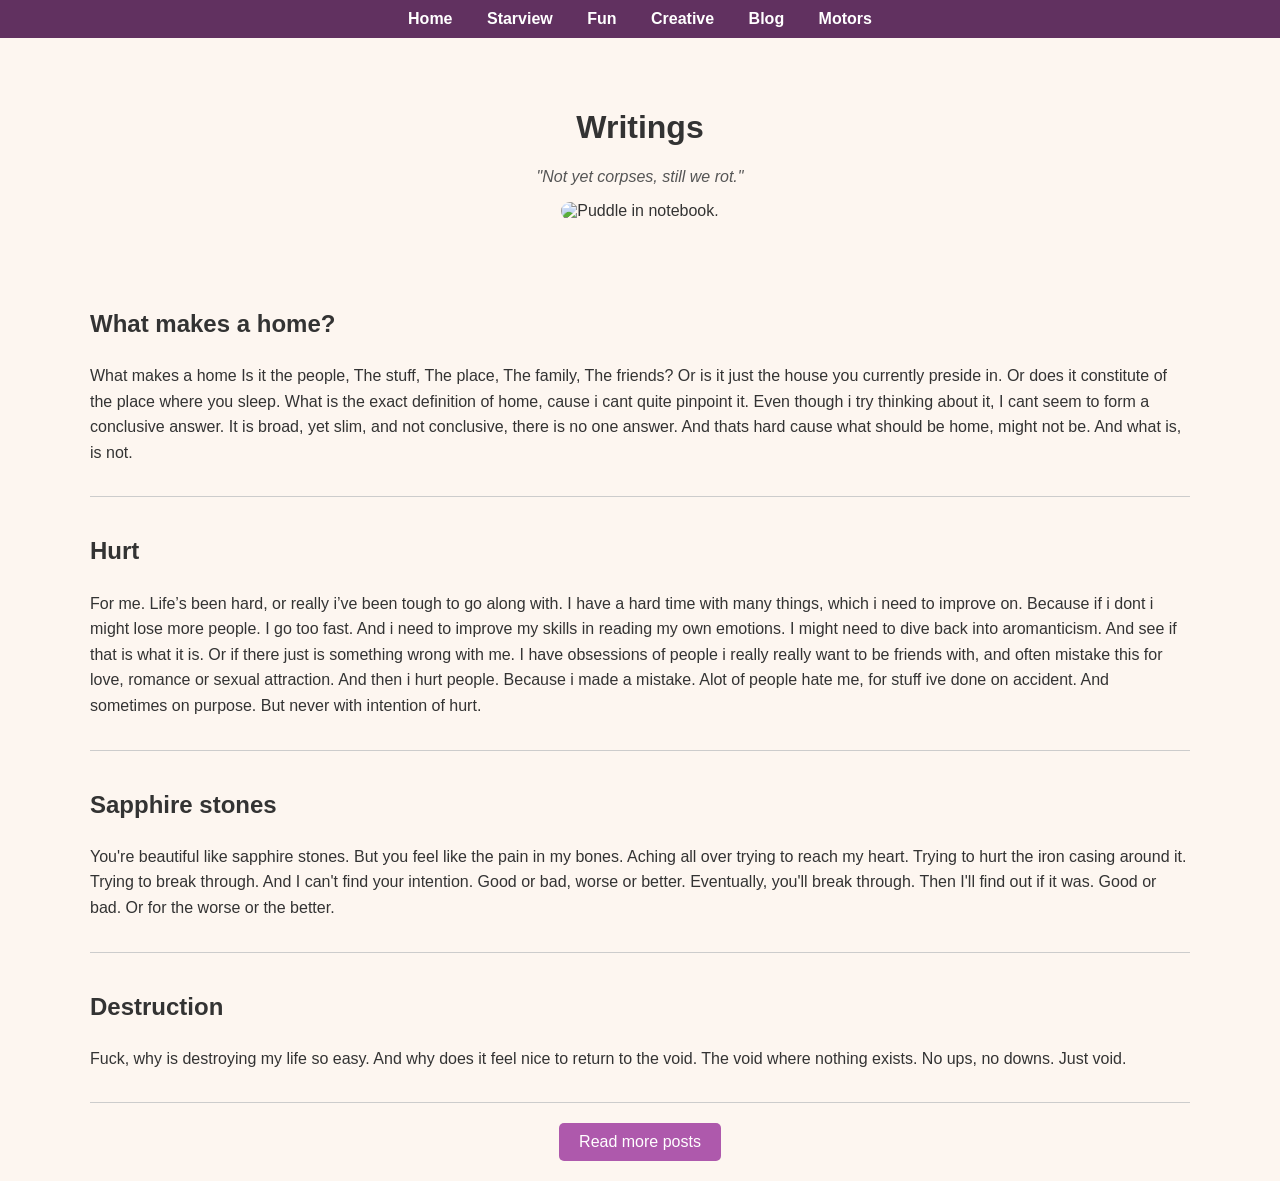
==== avatar.html @ 1f4bf2a1 "Add files via upload" ====
<!DOCTYPE html>
<html lang="en">
<head>
    <meta charset="UTF-8">
    <meta name="viewport" content="width=device-width, initial-scale=1.0">
    <meta name="description" content="Art3mis - Portfolio, creative showcase, and personal space of Asher Zuurendonk.">
    <title>Art3mis</title>
    <style>
        body {
            font-family: Arial, sans-serif;
            margin: 0;
            padding: 0;
            background-color: #fdf6f0;
            color: #333;
        }
        nav {
            background-color: #613160;
            padding: 10px;
            text-align: center;
        }
        nav ul {
            list-style: none;
            margin: 0;
            padding: 0;
        }
        nav ul li {
            display: inline;
            margin: 0 15px;
        }
        nav ul li a {
            text-decoration: none;
            color: white;
            font-weight: bold;
        }
        nav ul li a:hover {
            text-decoration: underline;
        }
        header {
            text-align: center;
            padding: 50px 20px;
        }
        header img {
            max-width: 100%;
            height: 500px;
            border-radius: 10px;
        }
        .tagline {
            font-style: italic;
            color: #555;
            margin-top: 10px;
        }
        section#about {
            padding: 20px;
            max-width: 700px;
            margin: auto;
        }
        section#about a {
            color: #c19a6b;
            font-weight: bold;
            text-decoration: none;
        }
        section#about a:hover {
            text-decoration: underline;
        }
    </style>
</head>
<body>

    <!-- Navigation -->
    <nav>
        <ul>
            <li><a href="index.html">Home</a></li>
            <li><a href="rp1.html">Starview</a></li>
            <li><a href="pinterest.html">Fun</a></li>
            <li><a href="sharkies.html">Creative</a></li>
            <li><a href="avatar.html">Blog</a></li>
            <li><a href="motors.html">Motors</a></li>
        </ul>
    </nav>
        <!-- Hero Section -->
    <header>
        <h1>Writings</h1>
        <p class="tagline">"Not yet corpses, still we rot."</p>
        <img src="img/notes.jpg" alt="Puddle in notebook.">
    </header>
</body>
</html>

<!DOCTYPE html>
<html lang="en">
<head>
<meta charset="UTF-8">
<meta name="viewport" content="width=device-width, initial-scale=1.0">
<style>
    #posts {
  max-width: 1100px; /* limits the width */
  margin: 0 auto;   /* centers the section */
  padding: 0 20px;  /* optional padding for smaller screens */
}

#posts article {
  border-bottom: 1px solid #ccc;
  padding: 15px 0;
  line-height: 1.6;  /* improves readability */
}

  article {
    border-bottom: 1px solid #ccc;
    padding: 15px 0;
  }
  #readMoreBtn {
    display: block;
    margin: 20px auto;
    background-color: #ae59ac;
    color: white;
    border: none;
    padding: 10px 20px;
    font-size: 16px;
    cursor: pointer;
    border-radius: 5px;
  }
  #readMoreBtn:hover {
    background-color: #874686;
  }
</style>
</head>
<body>

<section id="posts">
  <!-- First 4 posts visible initially -->
  <article> <h2>What makes a home?</h2> <p>What makes a home

Is it the people,
The stuff, 
The place,
The family,
The friends?

Or is it just the house you currently preside in.
Or does it constitute of the place where you sleep.

What is the exact definition of home,
cause i cant quite pinpoint it.
Even though i try thinking about it,
I cant seem to form a conclusive answer.

It is broad, yet slim, and not conclusive, there is no one answer. 

And thats hard cause what should be home, might not be.
And what is, is not.
</p> </article>
  <article> <h2>Hurt</h2> <p>For me.

Life’s been hard, or really i’ve been tough to go along with.

I have a hard time with many things, which i need to improve on. Because if i dont i might lose more people.

I go too fast. And i need to improve my skills in reading my own emotions.

I might need to dive back into aromanticism. And see if that is what it is. Or if there just is something wrong with me.

I have obsessions of people i really really want to be friends with, and often mistake this for love, romance or sexual attraction.

And then i hurt people. Because i made a mistake. 

Alot of people hate me, for stuff ive done on accident. And sometimes on purpose. But never with intention of hurt. 
</p> </article>
  <article> <h2>Sapphire stones</h2> <p>You're beautiful like sapphire stones.
But you feel like the pain in my bones.
Aching all over trying to reach my heart. 

Trying to hurt the iron casing around it.
Trying to break through.
And I can't find your intention.
Good or bad, worse or better.


Eventually, you'll break through.
Then I'll find out if it was.
Good or bad.
Or for the worse or the better.
</p> </article>
  <article> <h2>Destruction</h2> <p>Fuck, why is destroying my life so easy.
And why does it feel nice to return to the void.
The void where nothing exists.
No ups, no downs.
Just void.
</p> </article>

  <!-- Hidden posts initially -->
  <article class="hidden"> <h2>Smile</h2> <p>You make me smile.
I laugh at your texts.
Youre so nice.
Even when I am trauma-dumping.
You asked me if I was alright and then moved on.
And I like that.
Cause I never asked for anything other than human decency.

And I love and adore you for that.

And I wish I didn't love you for real. Wish I just thought of you as a fling. Because I know that you'd never love me the same.
</p> </article>
  <article class="hidden"> <h2>Moments</h2> <p>What is future.
Where does it begin and where does it end.

What is present.
Where does it begin and where does it end.

What is past.
Where does it begin and where does it end.
</p> </article>
  <article class="hidden"> <h2>Yearning</h2> <p>Yearning for the past I cry out, but is it the past I need? 
I doubt it because, in the past, I felt the same.
However, what I seem to yearn for may not even exist.
It seems to stay just a fingertip away from my grasp, but I never come closer.

Maybe it is the careless moments when nothing matters.
Where consequences don't belong, and cannot survive.
But that is not the past, that is a moment.

Is it just nostalgia, that can't be it doesn't give this gripping feeling to the heart.
It doesn't suffocate, it may yearn but it is not aggressive.
It soothes more so.
</p> </article>
  <article class="hidden"> <h2>Searching</h2> <p>And while I search for the answer to my problems.
Where do I find it?
Where do I look?

Do I keep trying?
Do I keep crying?
Will I find what is missing?

Or do I give up?
Do I wait for tomorrow?
And forget all my doubts and problems.

– – –

Or do I stop existing.
Not in a dying way.
But in a trying way.
</p> </article>
</section>

<button id="readMoreBtn">Read more posts</button>

<script>
  const btn = document.getElementById('readMoreBtn');
  const hiddenPosts = document.querySelectorAll('#posts .hidden');
  let postsToShow = 4; // number of posts to reveal per click
  let currentIndex = 0;

  btn.addEventListener('click', () => {
    for(let i = currentIndex; i < currentIndex + postsToShow && i < hiddenPosts.length; i++) {
      hiddenPosts[i].classList.remove('hidden');
    }
    currentIndex += postsToShow;
    if(currentIndex >= hiddenPosts.length) {
      btn.style.display = 'none'; // hide button if all posts shown
    }
  });
</script>

<style>
.hidden {
  display: none;
}
</style>

</body>
</html>
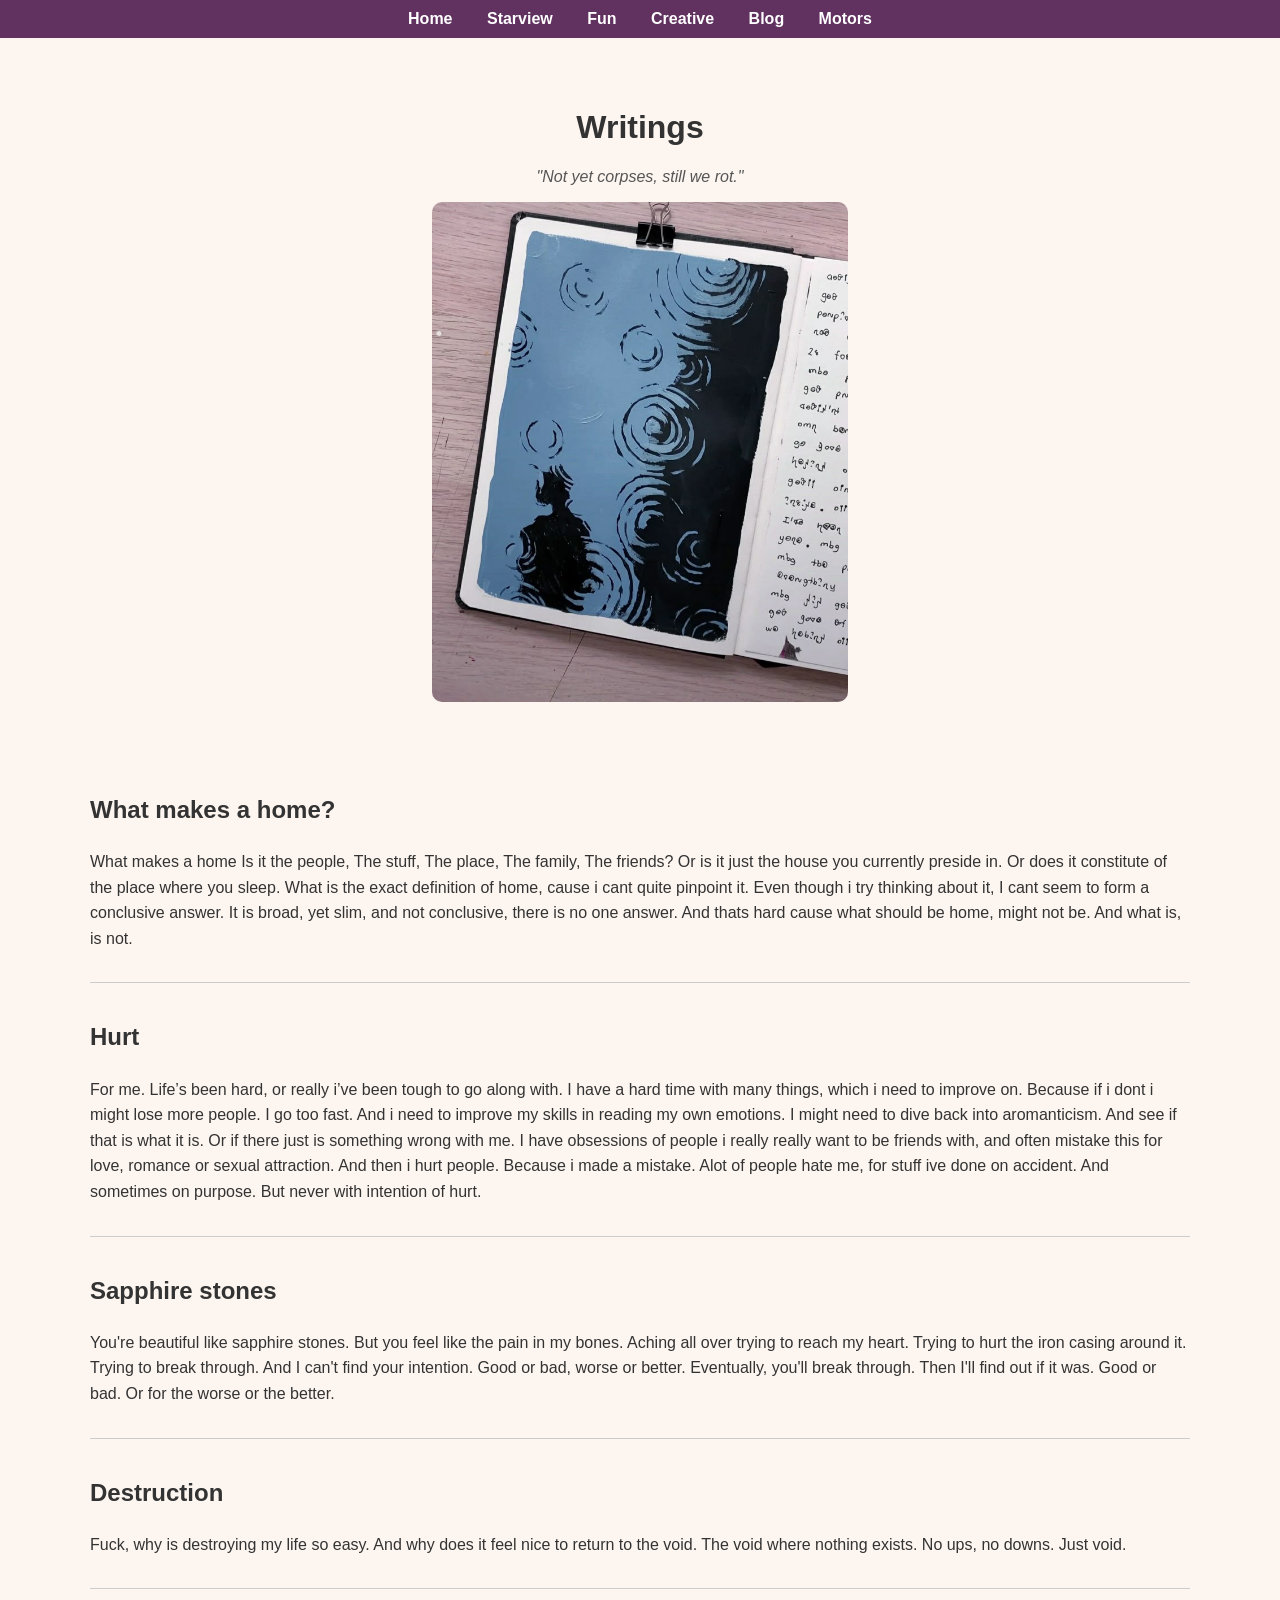
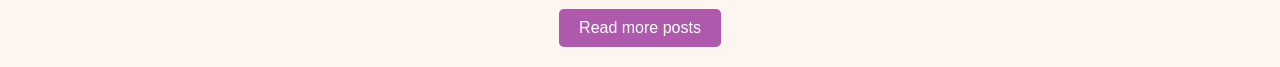
==== commit 6cfeaa6f: "Update avatar.html" ====
--- a/avatar.html
+++ b/avatar.html
@@ -81,7 +81,7 @@
     <header>
         <h1>Writings</h1>
         <p class="tagline">"Not yet corpses, still we rot."</p>
-        <img src="img/notes.jpg" alt="Puddle in notebook.">
+        <img src="notes.jpg" alt="Puddle in notebook.">
     </header>
 </body>
 </html>
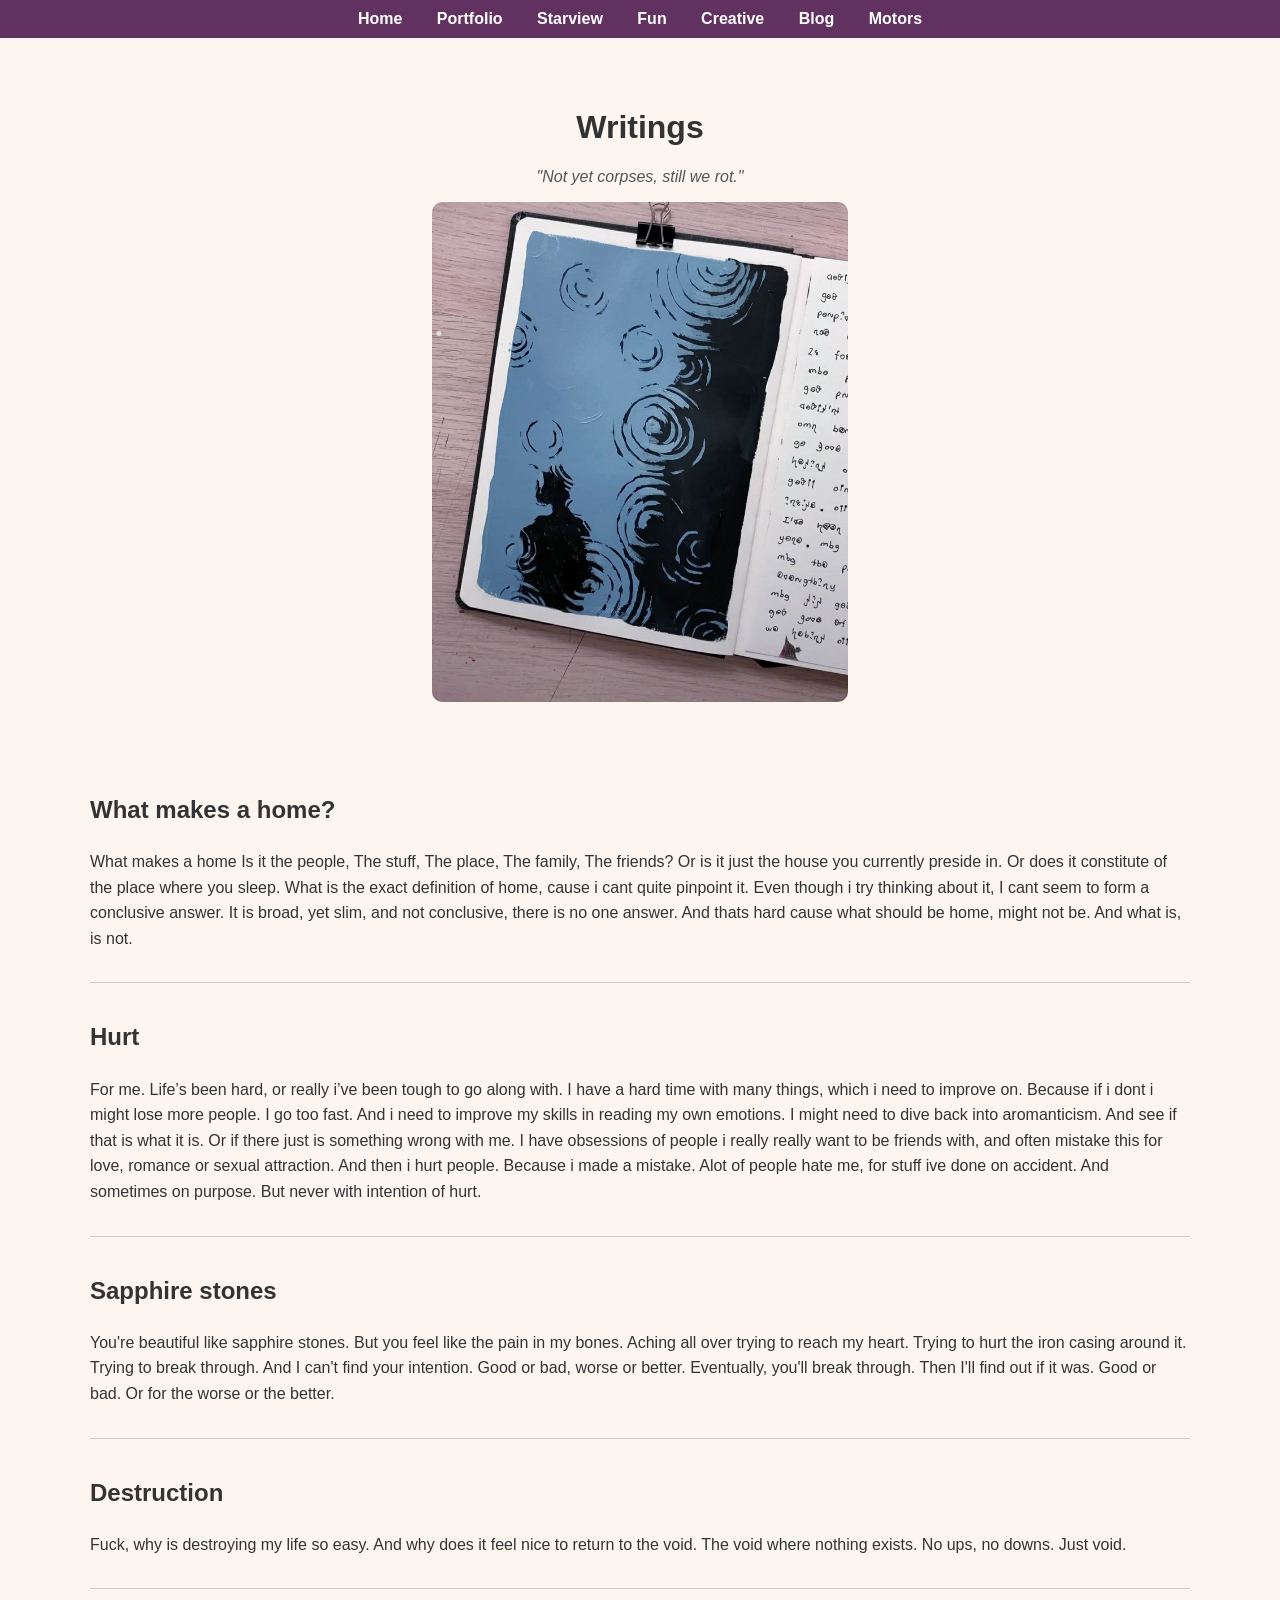
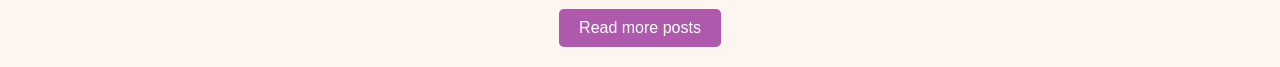
==== commit 7272d4f3: "Update avatar.html navbar update" ====
--- a/avatar.html
+++ b/avatar.html
@@ -70,6 +70,7 @@
     <nav>
         <ul>
             <li><a href="index.html">Home</a></li>
+            <li><a href="portfolio.html">Portfolio</a></li>
             <li><a href="rp1.html">Starview</a></li>
             <li><a href="pinterest.html">Fun</a></li>
             <li><a href="sharkies.html">Creative</a></li>
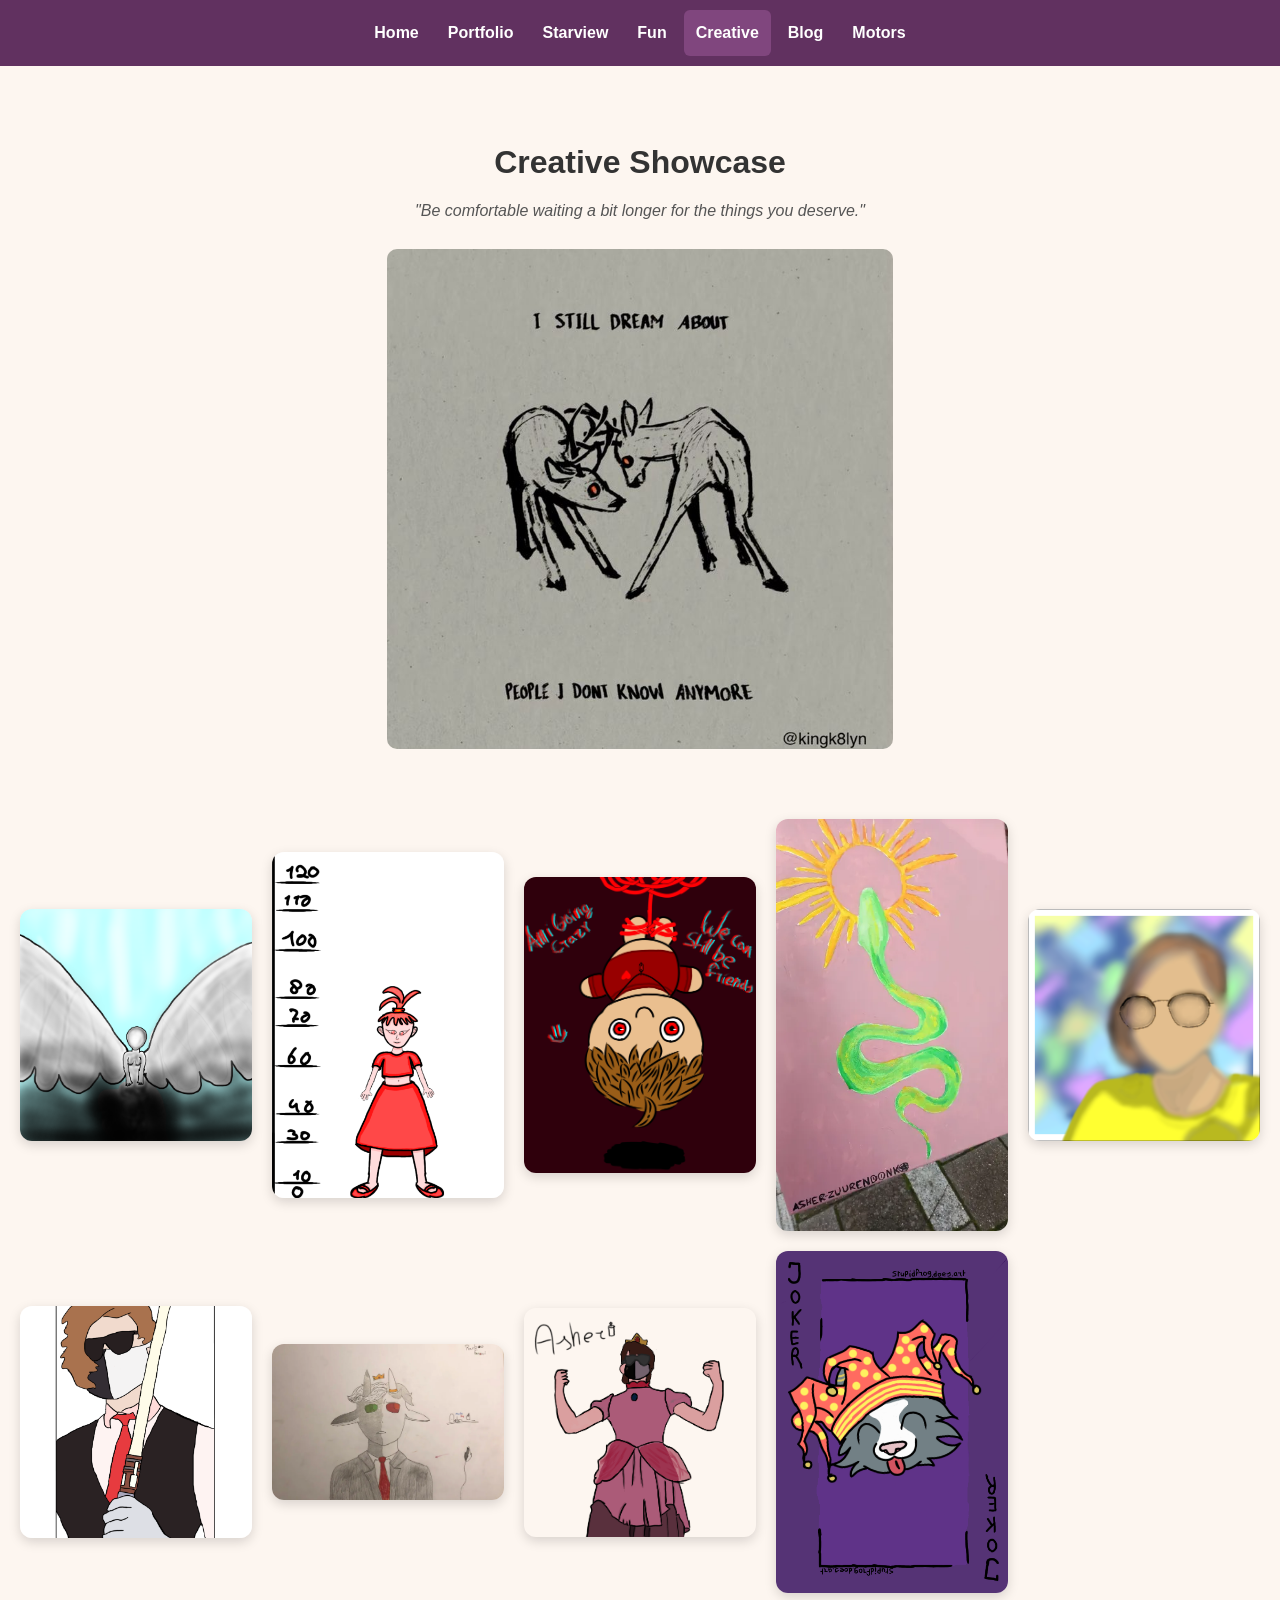
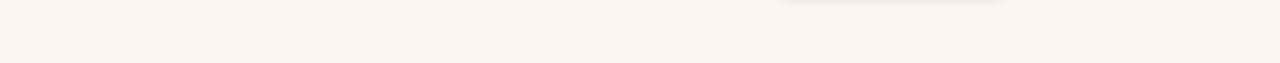
==== commit 9d13edd0: "Update avatar.html" ====
--- a/avatar.html
+++ b/avatar.html
@@ -1,272 +1,271 @@
+
 <!DOCTYPE html>
 <html lang="en">
+
 <head>
     <meta charset="UTF-8">
-    <meta name="viewport" content="width=device-width, initial-scale=1.0">
-    <meta name="description" content="Art3mis - Portfolio, creative showcase, and personal space of Asher Zuurendonk.">
-    <title>Art3mis</title>
+    <meta name="viewport"
+          content="width=device-width, initial-scale=1.0">
+
+    <meta name="description"
+          content="Creative Showcase - Artwork and illustrations from AshaVerse.">
+
+    <title>Creative Showcase - AshaVerse</title>
+
     <style>
+        /* GENERAL */
+        * {
+            box-sizing: border-box;
+        }
+
         body {
             font-family: Arial, sans-serif;
             margin: 0;
-            padding: 0;
             background-color: #fdf6f0;
             color: #333;
-        }
+            line-height: 1.6;
+        }
+
+        /* NAVIGATION */
         nav {
             background-color: #613160;
             padding: 10px;
-            text-align: center;
-        }
+        }
+
         nav ul {
+            display: flex;
+            justify-content: center;
+            align-items: center;
+            flex-wrap: wrap;
+            gap: 5px;
             list-style: none;
             margin: 0;
             padding: 0;
         }
+
         nav ul li {
-            display: inline;
-            margin: 0 15px;
-        }
+            margin: 0;
+            padding: 0;
+        }
+
         nav ul li a {
+            display: block;
+            padding: 10px 12px;
+            color: white;
             text-decoration: none;
-            color: white;
             font-weight: bold;
-        }
-        nav ul li a:hover {
-            text-decoration: underline;
-        }
+            border-radius: 6px;
+        }
+
+        nav ul li a:hover,
+        nav ul li a:focus-visible,
+        nav ul li a.active {
+            background-color: #80467e;
+        }
+
+        /* HERO */
         header {
             text-align: center;
             padding: 50px 20px;
         }
-        header img {
-            max-width: 100%;
-            height: 500px;
-            border-radius: 10px;
-        }
+
+        header h1 {
+            margin-bottom: 10px;
+        }
+
         .tagline {
             font-style: italic;
             color: #555;
             margin-top: 10px;
         }
-        section#about {
+
+        header img {
+            display: block;
+            width: auto;
+            height: auto;
+            max-width: 100%;
+            max-height: 500px;
+            margin: 25px auto 0;
+            border-radius: 10px;
+        }
+
+        /* ART GALLERY */
+        .gallery {
+            display: grid;
+            grid-template-columns: repeat(5, minmax(0, 1fr));
+            align-items: center;
+            justify-items: center;
+            gap: 20px;
+            max-width: 1500px;
+            margin: 0 auto 50px;
             padding: 20px;
-            max-width: 700px;
-            margin: auto;
-        }
-        section#about a {
-            color: #c19a6b;
-            font-weight: bold;
-            text-decoration: none;
-        }
-        section#about a:hover {
-            text-decoration: underline;
+        }
+
+        /* ORIGINAL IMAGE PROPORTIONS */
+        .gallery img {
+            display: block;
+            width: 100%;
+            height: auto;
+            max-width: 100%;
+            border-radius: 12px;
+            box-shadow: 0 4px 12px rgba(0,0,0,0.15);
+            transition:
+                transform 0.3s ease,
+                box-shadow 0.3s ease;
+        }
+
+        .gallery img:hover {
+            transform: scale(1.03);
+            box-shadow: 0 6px 18px rgba(0,0,0,0.25);
+        }
+
+        /* TABLET */
+        @media (min-width: 601px) and (max-width: 900px) {
+            .gallery {
+                grid-template-columns: repeat(3, minmax(0, 1fr));
+                gap: 15px;
+                padding: 15px;
+            }
+        }
+
+        /* MOBILE */
+        @media (max-width: 600px) {
+            nav ul {
+                display: grid;
+                grid-template-columns: repeat(2, minmax(0, 1fr));
+                gap: 5px;
+            }
+
+            nav ul li a {
+                text-align: center;
+                padding: 12px 6px;
+                font-size: 14px;
+            }
+
+            nav ul li:last-child:nth-child(odd) {
+                grid-column: 1 / -1;
+            }
+
+            header {
+                padding: 30px 12px;
+            }
+
+            header h1 {
+                font-size: 28px;
+            }
+
+            .gallery {
+                grid-template-columns: repeat(2, minmax(0, 1fr));
+                gap: 12px;
+                padding: 12px;
+                margin-bottom: 25px;
+            }
+        }
+
+        /* SMALL PHONES */
+        @media (max-width: 360px) {
+            nav ul li a {
+                font-size: 13px;
+                padding: 11px 4px;
+            }
+
+            .gallery {
+                gap: 8px;
+                padding: 8px;
+            }
+        }
+
+        /* ACCESSIBILITY */
+        @media (prefers-reduced-motion: reduce) {
+            .gallery img {
+                transition: none;
+            }
+
+            .gallery img:hover {
+                transform: none;
+            }
         }
     </style>
 </head>
+
 <body>
 
-    <!-- Navigation -->
-    <nav>
+    <!-- NAVIGATION -->
+    <nav aria-label="Main navigation">
         <ul>
             <li><a href="index.html">Home</a></li>
             <li><a href="portfolio.html">Portfolio</a></li>
             <li><a href="rp1.html">Starview</a></li>
             <li><a href="pinterest.html">Fun</a></li>
-            <li><a href="sharkies.html">Creative</a></li>
+            <li>
+                <a href="sharkies.html"
+                   class="active"
+                   aria-current="page">Creative</a>
+            </li>
             <li><a href="avatar.html">Blog</a></li>
             <li><a href="motors.html">Motors</a></li>
         </ul>
     </nav>
-        <!-- Hero Section -->
-    <header>
-        <h1>Writings</h1>
-        <p class="tagline">"Not yet corpses, still we rot."</p>
-        <img src="notes.jpg" alt="Puddle in notebook.">
-    </header>
+
+    <main>
+
+        <!-- HERO -->
+        <header>
+            <h1>Creative Showcase</h1>
+
+            <p class="tagline">
+                "Be comfortable waiting a bit longer
+                for the things you deserve."
+            </p>
+
+            <img
+                src="deer.png"
+                alt="I still dream about people I don't know anymore."
+            >
+        </header>
+
+        <!-- ART GALLERY -->
+        <section class="gallery" aria-label="Art gallery">
+
+            <img src="angelart.png"
+                 alt="Angel Art"
+                 loading="lazy">
+
+            <img src="elfgirlart.png"
+                 alt="Elf Girl Art"
+                 loading="lazy">
+
+            <img src="grianart.png"
+                 alt="Grian Art"
+                 loading="lazy">
+
+            <img src="snake art.png"
+                 alt="Snake Art"
+                 loading="lazy">
+
+            <img src="suzzane art.png"
+                 alt="Suzzane Art"
+                 loading="lazy">
+
+            <img src="ranbooart.png"
+                 alt="Ranboo Art"
+                 loading="lazy">
+
+            <img src="Ranbooart2.png"
+                 alt="Ranboo Art 2"
+                 loading="lazy">
+
+            <img src="ranbooart3.png"
+                 alt="Ranboo Art 3"
+                 loading="lazy">
+
+            <img src="Jokergoodone.png"
+                 alt="Joker Art"
+                 loading="lazy">
+
+        </section>
+
+    </main>
+
 </body>
 </html>
-
-<!DOCTYPE html>
-<html lang="en">
-<head>
-<meta charset="UTF-8">
-<meta name="viewport" content="width=device-width, initial-scale=1.0">
-<style>
-    #posts {
-  max-width: 1100px; /* limits the width */
-  margin: 0 auto;   /* centers the section */
-  padding: 0 20px;  /* optional padding for smaller screens */
-}
-
-#posts article {
-  border-bottom: 1px solid #ccc;
-  padding: 15px 0;
-  line-height: 1.6;  /* improves readability */
-}
-
-  article {
-    border-bottom: 1px solid #ccc;
-    padding: 15px 0;
-  }
-  #readMoreBtn {
-    display: block;
-    margin: 20px auto;
-    background-color: #ae59ac;
-    color: white;
-    border: none;
-    padding: 10px 20px;
-    font-size: 16px;
-    cursor: pointer;
-    border-radius: 5px;
-  }
-  #readMoreBtn:hover {
-    background-color: #874686;
-  }
-</style>
-</head>
-<body>
-
-<section id="posts">
-  <!-- First 4 posts visible initially -->
-  <article> <h2>What makes a home?</h2> <p>What makes a home
-
-Is it the people,
-The stuff, 
-The place,
-The family,
-The friends?
-
-Or is it just the house you currently preside in.
-Or does it constitute of the place where you sleep.
-
-What is the exact definition of home,
-cause i cant quite pinpoint it.
-Even though i try thinking about it,
-I cant seem to form a conclusive answer.
-
-It is broad, yet slim, and not conclusive, there is no one answer. 
-
-And thats hard cause what should be home, might not be.
-And what is, is not.
-</p> </article>
-  <article> <h2>Hurt</h2> <p>For me.
-
-Life’s been hard, or really i’ve been tough to go along with.
-
-I have a hard time with many things, which i need to improve on. Because if i dont i might lose more people.
-
-I go too fast. And i need to improve my skills in reading my own emotions.
-
-I might need to dive back into aromanticism. And see if that is what it is. Or if there just is something wrong with me.
-
-I have obsessions of people i really really want to be friends with, and often mistake this for love, romance or sexual attraction.
-
-And then i hurt people. Because i made a mistake. 
-
-Alot of people hate me, for stuff ive done on accident. And sometimes on purpose. But never with intention of hurt. 
-</p> </article>
-  <article> <h2>Sapphire stones</h2> <p>You're beautiful like sapphire stones.
-But you feel like the pain in my bones.
-Aching all over trying to reach my heart. 
-
-Trying to hurt the iron casing around it.
-Trying to break through.
-And I can't find your intention.
-Good or bad, worse or better.
-
-
-Eventually, you'll break through.
-Then I'll find out if it was.
-Good or bad.
-Or for the worse or the better.
-</p> </article>
-  <article> <h2>Destruction</h2> <p>Fuck, why is destroying my life so easy.
-And why does it feel nice to return to the void.
-The void where nothing exists.
-No ups, no downs.
-Just void.
-</p> </article>
-
-  <!-- Hidden posts initially -->
-  <article class="hidden"> <h2>Smile</h2> <p>You make me smile.
-I laugh at your texts.
-Youre so nice.
-Even when I am trauma-dumping.
-You asked me if I was alright and then moved on.
-And I like that.
-Cause I never asked for anything other than human decency.
-
-And I love and adore you for that.
-
-And I wish I didn't love you for real. Wish I just thought of you as a fling. Because I know that you'd never love me the same.
-</p> </article>
-  <article class="hidden"> <h2>Moments</h2> <p>What is future.
-Where does it begin and where does it end.
-
-What is present.
-Where does it begin and where does it end.
-
-What is past.
-Where does it begin and where does it end.
-</p> </article>
-  <article class="hidden"> <h2>Yearning</h2> <p>Yearning for the past I cry out, but is it the past I need? 
-I doubt it because, in the past, I felt the same.
-However, what I seem to yearn for may not even exist.
-It seems to stay just a fingertip away from my grasp, but I never come closer.
-
-Maybe it is the careless moments when nothing matters.
-Where consequences don't belong, and cannot survive.
-But that is not the past, that is a moment.
-
-Is it just nostalgia, that can't be it doesn't give this gripping feeling to the heart.
-It doesn't suffocate, it may yearn but it is not aggressive.
-It soothes more so.
-</p> </article>
-  <article class="hidden"> <h2>Searching</h2> <p>And while I search for the answer to my problems.
-Where do I find it?
-Where do I look?
-
-Do I keep trying?
-Do I keep crying?
-Will I find what is missing?
-
-Or do I give up?
-Do I wait for tomorrow?
-And forget all my doubts and problems.
-
-– – –
-
-Or do I stop existing.
-Not in a dying way.
-But in a trying way.
-</p> </article>
-</section>
-
-<button id="readMoreBtn">Read more posts</button>
-
-<script>
-  const btn = document.getElementById('readMoreBtn');
-  const hiddenPosts = document.querySelectorAll('#posts .hidden');
-  let postsToShow = 4; // number of posts to reveal per click
-  let currentIndex = 0;
-
-  btn.addEventListener('click', () => {
-    for(let i = currentIndex; i < currentIndex + postsToShow && i < hiddenPosts.length; i++) {
-      hiddenPosts[i].classList.remove('hidden');
-    }
-    currentIndex += postsToShow;
-    if(currentIndex >= hiddenPosts.length) {
-      btn.style.display = 'none'; // hide button if all posts shown
-    }
-  });
-</script>
-
-<style>
-.hidden {
-  display: none;
-}
-</style>
-
-</body>
-</html>
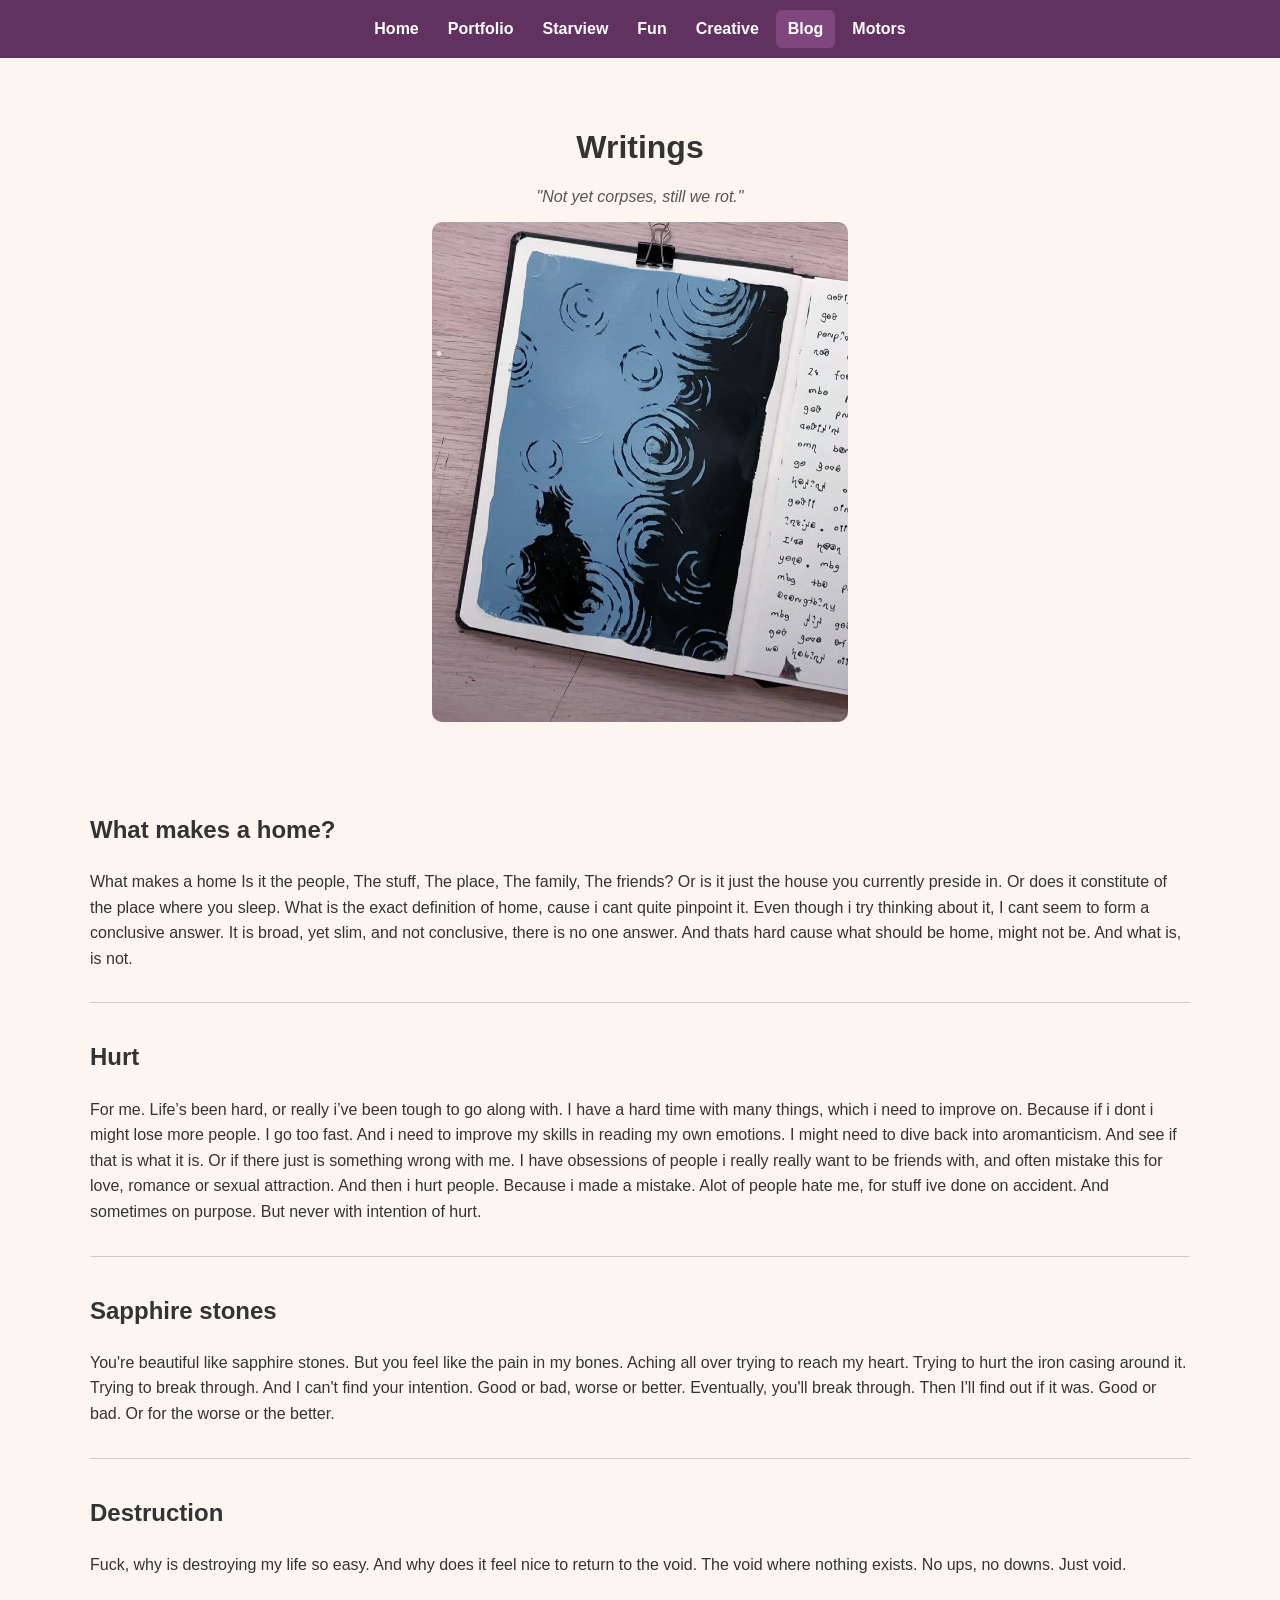
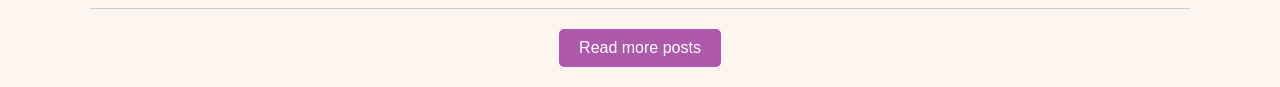
==== commit c377e1c7: "Update avatar.html" ====
--- a/avatar.html
+++ b/avatar.html
@@ -1,35 +1,27 @@
 
 <!DOCTYPE html>
 <html lang="en">
-
 <head>
     <meta charset="UTF-8">
-    <meta name="viewport"
-          content="width=device-width, initial-scale=1.0">
-
-    <meta name="description"
-          content="Creative Showcase - Artwork and illustrations from AshaVerse.">
-
-    <title>Creative Showcase - AshaVerse</title>
+    <meta name="viewport" content="width=device-width, initial-scale=1.0">
+    <meta name="description" content="Writings, poetry and personal thoughts from AshaVerse.">
+    <title>Writings - AshaVerse</title>
 
     <style>
         /* GENERAL */
-        * {
-            box-sizing: border-box;
-        }
-
         body {
             font-family: Arial, sans-serif;
             margin: 0;
+            padding: 0;
             background-color: #fdf6f0;
             color: #333;
-            line-height: 1.6;
         }
 
         /* NAVIGATION */
         nav {
             background-color: #613160;
             padding: 10px;
+            text-align: center;
         }
 
         nav ul {
@@ -69,8 +61,10 @@
             padding: 50px 20px;
         }
 
-        header h1 {
-            margin-bottom: 10px;
+        header img {
+            max-width: 100%;
+            height: 500px;
+            border-radius: 10px;
         }
 
         .tagline {
@@ -79,56 +73,42 @@
             margin-top: 10px;
         }
 
-        header img {
+        /* POSTS */
+        #posts {
+            max-width: 1100px;
+            margin: 0 auto;
+            padding: 0 20px;
+        }
+
+        #posts article {
+            border-bottom: 1px solid #ccc;
+            padding: 15px 0;
+            line-height: 1.6;
+        }
+
+        /* HIDDEN POSTS */
+        .hidden {
+            display: none;
+        }
+
+        /* READ MORE BUTTON */
+        #readMoreBtn {
             display: block;
-            width: auto;
-            height: auto;
-            max-width: 100%;
-            max-height: 500px;
-            margin: 25px auto 0;
-            border-radius: 10px;
-        }
-
-        /* ART GALLERY */
-        .gallery {
-            display: grid;
-            grid-template-columns: repeat(5, minmax(0, 1fr));
-            align-items: center;
-            justify-items: center;
-            gap: 20px;
-            max-width: 1500px;
-            margin: 0 auto 50px;
-            padding: 20px;
-        }
-
-        /* ORIGINAL IMAGE PROPORTIONS */
-        .gallery img {
-            display: block;
-            width: 100%;
-            height: auto;
-            max-width: 100%;
-            border-radius: 12px;
-            box-shadow: 0 4px 12px rgba(0,0,0,0.15);
-            transition:
-                transform 0.3s ease,
-                box-shadow 0.3s ease;
-        }
-
-        .gallery img:hover {
-            transform: scale(1.03);
-            box-shadow: 0 6px 18px rgba(0,0,0,0.25);
-        }
-
-        /* TABLET */
-        @media (min-width: 601px) and (max-width: 900px) {
-            .gallery {
-                grid-template-columns: repeat(3, minmax(0, 1fr));
-                gap: 15px;
-                padding: 15px;
-            }
-        }
-
-        /* MOBILE */
+            margin: 20px auto;
+            background-color: #ae59ac;
+            color: white;
+            border: none;
+            padding: 10px 20px;
+            font-size: 16px;
+            cursor: pointer;
+            border-radius: 5px;
+        }
+
+        #readMoreBtn:hover {
+            background-color: #874686;
+        }
+
+        /* MOBILE NAVIGATION */
         @media (max-width: 600px) {
             nav ul {
                 display: grid;
@@ -150,15 +130,15 @@
                 padding: 30px 12px;
             }
 
-            header h1 {
-                font-size: 28px;
-            }
-
-            .gallery {
-                grid-template-columns: repeat(2, minmax(0, 1fr));
-                gap: 12px;
-                padding: 12px;
-                margin-bottom: 25px;
+            header img {
+                width: auto;
+                height: auto;
+                max-width: 100%;
+                max-height: 500px;
+            }
+
+            #posts {
+                padding: 0 16px;
             }
         }
 
@@ -167,22 +147,6 @@
             nav ul li a {
                 font-size: 13px;
                 padding: 11px 4px;
-            }
-
-            .gallery {
-                gap: 8px;
-                padding: 8px;
-            }
-        }
-
-        /* ACCESSIBILITY */
-        @media (prefers-reduced-motion: reduce) {
-            .gallery img {
-                transition: none;
-            }
-
-            .gallery img:hover {
-                transform: none;
             }
         }
     </style>
@@ -197,75 +161,212 @@
             <li><a href="portfolio.html">Portfolio</a></li>
             <li><a href="rp1.html">Starview</a></li>
             <li><a href="pinterest.html">Fun</a></li>
+            <li><a href="sharkies.html">Creative</a></li>
             <li>
-                <a href="sharkies.html"
+                <a href="avatar.html"
                    class="active"
-                   aria-current="page">Creative</a>
+                   aria-current="page">Blog</a>
             </li>
-            <li><a href="avatar.html">Blog</a></li>
             <li><a href="motors.html">Motors</a></li>
         </ul>
     </nav>
 
+    <!-- HERO -->
+    <header>
+        <h1>Writings</h1>
+        <p class="tagline">"Not yet corpses, still we rot."</p>
+        <img src="notes.jpg" alt="Puddle in notebook.">
+    </header>
+
+    <!-- POSTS -->
     <main>
-
-        <!-- HERO -->
-        <header>
-            <h1>Creative Showcase</h1>
-
-            <p class="tagline">
-                "Be comfortable waiting a bit longer
-                for the things you deserve."
-            </p>
-
-            <img
-                src="deer.png"
-                alt="I still dream about people I don't know anymore."
-            >
-        </header>
-
-        <!-- ART GALLERY -->
-        <section class="gallery" aria-label="Art gallery">
-
-            <img src="angelart.png"
-                 alt="Angel Art"
-                 loading="lazy">
-
-            <img src="elfgirlart.png"
-                 alt="Elf Girl Art"
-                 loading="lazy">
-
-            <img src="grianart.png"
-                 alt="Grian Art"
-                 loading="lazy">
-
-            <img src="snake art.png"
-                 alt="Snake Art"
-                 loading="lazy">
-
-            <img src="suzzane art.png"
-                 alt="Suzzane Art"
-                 loading="lazy">
-
-            <img src="ranbooart.png"
-                 alt="Ranboo Art"
-                 loading="lazy">
-
-            <img src="Ranbooart2.png"
-                 alt="Ranboo Art 2"
-                 loading="lazy">
-
-            <img src="ranbooart3.png"
-                 alt="Ranboo Art 3"
-                 loading="lazy">
-
-            <img src="Jokergoodone.png"
-                 alt="Joker Art"
-                 loading="lazy">
+        <section id="posts">
+
+            <!-- POST 1 -->
+            <article>
+                <h2>What makes a home?</h2>
+                <p>What makes a home
+
+Is it the people,
+The stuff,
+The place,
+The family,
+The friends?
+
+Or is it just the house you currently preside in.
+Or does it constitute of the place where you sleep.
+
+What is the exact definition of home,
+cause i cant quite pinpoint it.
+Even though i try thinking about it,
+I cant seem to form a conclusive answer.
+
+It is broad, yet slim, and not conclusive, there is no one answer.
+
+And thats hard cause what should be home, might not be.
+And what is, is not.
+</p>
+            </article>
+
+            <!-- POST 2 -->
+            <article>
+                <h2>Hurt</h2>
+                <p>For me.
+
+Life’s been hard, or really i’ve been tough to go along with.
+
+I have a hard time with many things, which i need to improve on. Because if i dont i might lose more people.
+
+I go too fast. And i need to improve my skills in reading my own emotions.
+
+I might need to dive back into aromanticism. And see if that is what it is. Or if there just is something wrong with me.
+
+I have obsessions of people i really really want to be friends with, and often mistake this for love, romance or sexual attraction.
+
+And then i hurt people. Because i made a mistake.
+
+Alot of people hate me, for stuff ive done on accident. And sometimes on purpose. But never with intention of hurt.
+</p>
+            </article>
+
+            <!-- POST 3 -->
+            <article>
+                <h2>Sapphire stones</h2>
+                <p>You're beautiful like sapphire stones.
+But you feel like the pain in my bones.
+Aching all over trying to reach my heart.
+
+Trying to hurt the iron casing around it.
+Trying to break through.
+And I can't find your intention.
+Good or bad, worse or better.
+
+Eventually, you'll break through.
+Then I'll find out if it was.
+Good or bad.
+Or for the worse or the better.
+</p>
+            </article>
+
+            <!-- POST 4 -->
+            <article>
+                <h2>Destruction</h2>
+                <p>Fuck, why is destroying my life so easy.
+And why does it feel nice to return to the void.
+The void where nothing exists.
+No ups, no downs.
+Just void.
+</p>
+            </article>
+
+            <!-- HIDDEN POST 5 -->
+            <article class="hidden">
+                <h2>Smile</h2>
+                <p>You make me smile.
+I laugh at your texts.
+Youre so nice.
+Even when I am trauma-dumping.
+You asked me if I was alright and then moved on.
+And I like that.
+Cause I never asked for anything other than human decency.
+
+And I love and adore you for that.
+
+And I wish I didn't love you for real. Wish I just thought of you as a fling. Because I know that you'd never love me the same.
+</p>
+            </article>
+
+            <!-- HIDDEN POST 6 -->
+            <article class="hidden">
+                <h2>Moments</h2>
+                <p>What is future.
+Where does it begin and where does it end.
+
+What is present.
+Where does it begin and where does it end.
+
+What is past.
+Where does it begin and where does it end.
+</p>
+            </article>
+
+            <!-- HIDDEN POST 7 -->
+            <article class="hidden">
+                <h2>Yearning</h2>
+                <p>Yearning for the past I cry out, but is it the past I need?
+I doubt it because, in the past, I felt the same.
+However, what I seem to yearn for may not even exist.
+It seems to stay just a fingertip away from my grasp, but I never come closer.
+
+Maybe it is the careless moments when nothing matters.
+Where consequences don't belong, and cannot survive.
+But that is not the past, that is a moment.
+
+Is it just nostalgia, that can't be it doesn't give this gripping feeling to the heart.
+It doesn't suffocate, it may yearn but it is not aggressive.
+It soothes more so.
+</p>
+            </article>
+
+            <!-- HIDDEN POST 8 -->
+            <article class="hidden">
+                <h2>Searching</h2>
+                <p>And while I search for the answer to my problems.
+Where do I find it?
+Where do I look?
+
+Do I keep trying?
+Do I keep crying?
+Will I find what is missing?
+
+Or do I give up?
+Do I wait for tomorrow?
+And forget all my doubts and problems.
+
+– – –
+
+Or do I stop existing.
+Not in a dying way.
+But in a trying way.
+</p>
+            </article>
 
         </section>
 
+        <!-- READ MORE BUTTON -->
+        <button id="readMoreBtn" type="button">
+            Read more posts
+        </button>
     </main>
+
+    <!-- READ MORE FUNCTION -->
+    <script>
+        const btn = document.getElementById('readMoreBtn');
+        const hiddenPosts = document.querySelectorAll('#posts .hidden');
+
+        const postsToShow = 4;
+        let currentIndex = 0;
+
+        if (hiddenPosts.length === 0) {
+            btn.style.display = 'none';
+        }
+
+        btn.addEventListener('click', () => {
+            for (
+                let i = currentIndex;
+                i < currentIndex + postsToShow && i < hiddenPosts.length;
+                i++
+            ) {
+                hiddenPosts[i].classList.remove('hidden');
+            }
+
+            currentIndex += postsToShow;
+
+            if (currentIndex >= hiddenPosts.length) {
+                btn.style.display = 'none';
+            }
+        });
+    </script>
 
 </body>
 </html>
